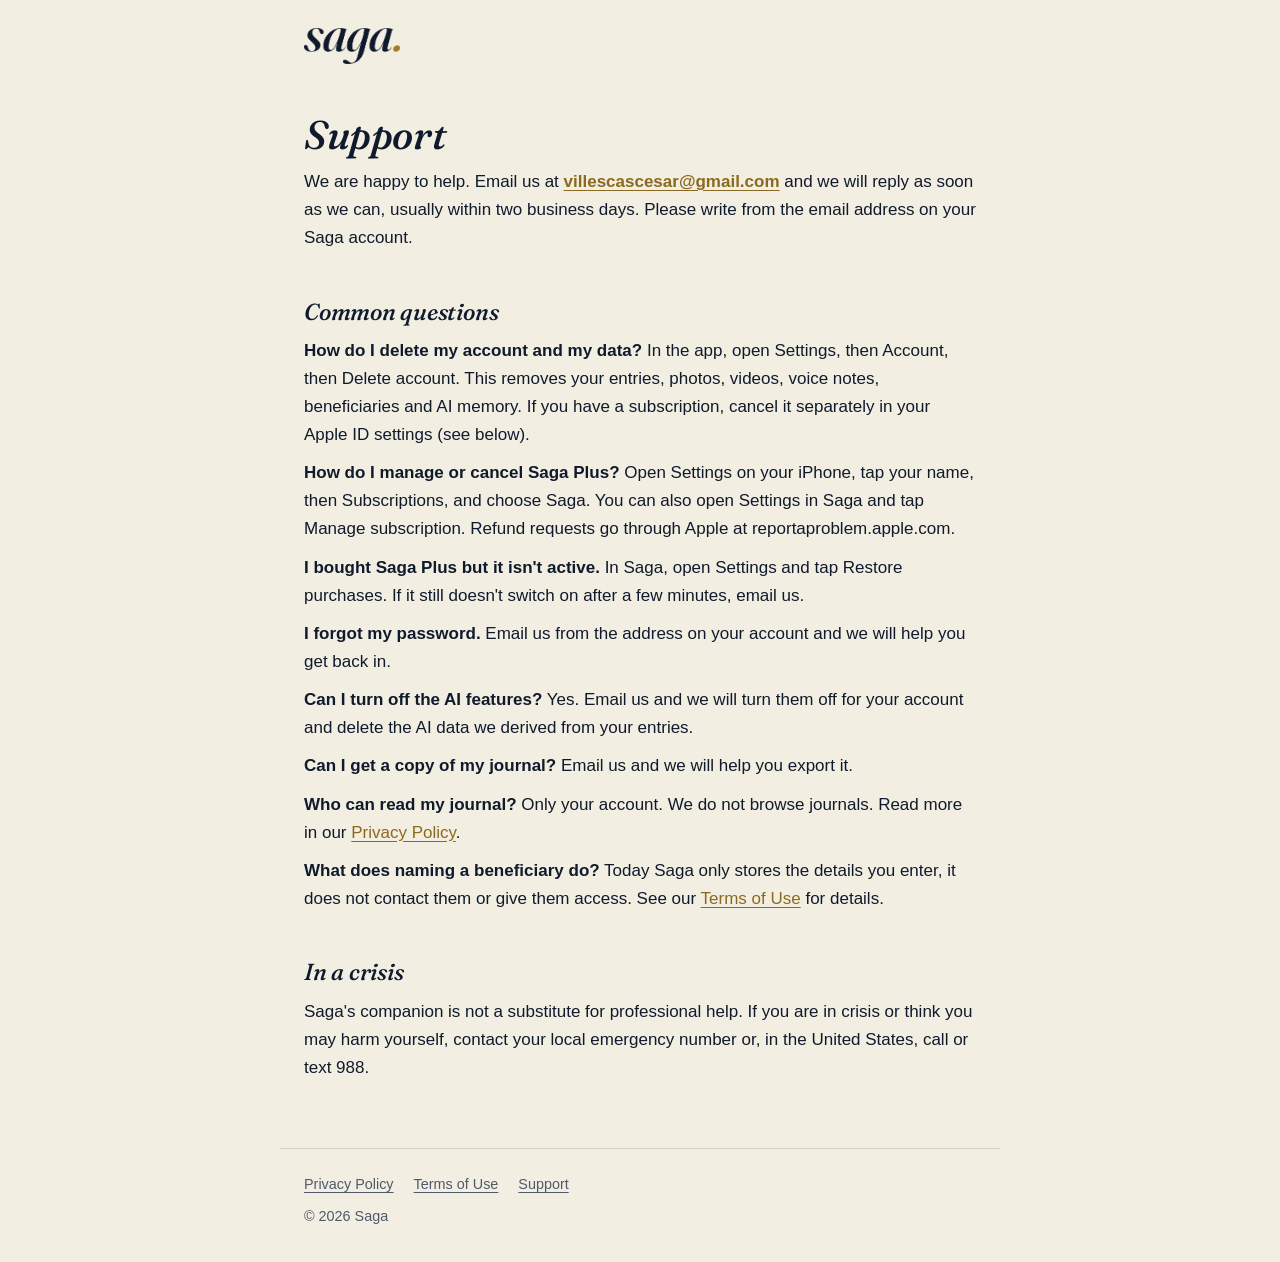
==== support/index.html @ 214b7637 "Add Saga website Co-Authored-By: Claude Sonnet 5.5 <noreply@anthropic.com> Claude-Session: https://c" ====
<!doctype html>
<html lang="en"><head>
<meta charset="utf-8"><meta name="viewport" content="width=device-width, initial-scale=1">
<title>Support - Saga</title><meta name="description" content="Get help with Saga.">
<link rel="icon" href="/favicon.png"><link rel="stylesheet" href="/assets/style.css">
<link rel="preconnect" href="https://fonts.googleapis.com"><link rel="preconnect" href="https://fonts.gstatic.com" crossorigin>
<link href="https://fonts.googleapis.com/css2?family=Fraunces:ital,opsz,wght@1,9..144,500&display=swap" rel="stylesheet">
</head><body>
<header class="top"><a href="/" aria-label="Saga home"><picture><source srcset="/assets/wordmark-on-dark.png" media="(prefers-color-scheme: dark)"><img src="/assets/wordmark-on-light.png" alt="saga." width="96" height="36"></picture></a></header>
<main class="doc"><h1>Support</h1>
<p>We are happy to help. Email us at <strong><a href="mailto:villescascesar@gmail.com">villescascesar@gmail.com</a></strong> and we will reply as soon as we can, usually within two business days. Please write from the email address on your Saga account.</p>
<h2>Common questions</h2>
<p><strong>How do I delete my account and my data?</strong>
In the app, open Settings, then Account, then Delete account. This removes your entries, photos, videos, voice notes, beneficiaries and AI memory. If you have a subscription, cancel it separately in your Apple ID settings (see below).</p>
<p><strong>How do I manage or cancel Saga Plus?</strong>
Open Settings on your iPhone, tap your name, then Subscriptions, and choose Saga. You can also open Settings in Saga and tap Manage subscription. Refund requests go through Apple at reportaproblem.apple.com.</p>
<p><strong>I bought Saga Plus but it isn't active.</strong>
In Saga, open Settings and tap Restore purchases. If it still doesn't switch on after a few minutes, email us.</p>
<p><strong>I forgot my password.</strong>
Email us from the address on your account and we will help you get back in.</p>
<p><strong>Can I turn off the AI features?</strong>
Yes. Email us and we will turn them off for your account and delete the AI data we derived from your entries.</p>
<p><strong>Can I get a copy of my journal?</strong>
Email us and we will help you export it.</p>
<p><strong>Who can read my journal?</strong>
Only your account. We do not browse journals. Read more in our <a href="/privacy/">Privacy Policy</a>.</p>
<p><strong>What does naming a beneficiary do?</strong>
Today Saga only stores the details you enter, it does not contact them or give them access. See our <a href="/terms/">Terms of Use</a> for details.</p>
<h2>In a crisis</h2>
<p>Saga's companion is not a substitute for professional help. If you are in crisis or think you may harm yourself, contact your local emergency number or, in the United States, call or text 988.</p></main>
<footer><nav><a href="/privacy/">Privacy Policy</a><a href="/terms/">Terms of Use</a><a href="/support/">Support</a></nav><p>&copy; 2026 Saga</p></footer>
</body></html>
---- assets/style.css ----
:root{--bg:#F3EEE2;--card:#FFFFFF;--text:#0F1B2D;--sec:#4F5A6B;--accent:#8A6A1F;--line:rgba(15,27,45,.14)}
@media (prefers-color-scheme:dark){:root{--bg:#0A1220;--card:#0F1B2D;--text:#F3EEE2;--sec:#A9B2C0;--accent:#E3C98F;--line:rgba(243,238,226,.16)}}
*{box-sizing:border-box}
html{-webkit-text-size-adjust:100%}
body{margin:0;background:var(--bg);color:var(--text);font:17px/1.65 -apple-system,BlinkMacSystemFont,"Segoe UI",Roboto,Helvetica,Arial,sans-serif}
a{color:var(--accent);text-underline-offset:3px}
.top{max-width:720px;margin:0 auto;padding:28px 24px 0}.top img{display:block;height:auto}
main{max-width:720px;margin:0 auto;padding:24px 24px 56px}
h1,h2{font-family:Fraunces,Georgia,serif;font-style:italic;font-weight:500;letter-spacing:-.01em;line-height:1.15}
h1{font-size:2.5rem;margin:.6em 0 .2em}h2{font-size:1.45rem;margin:2em 0 .5em}
em{color:var(--sec)}p,li{margin:.6em 0}ul{padding-left:1.25em}
mark{background:#FFE8A3;color:#222;padding:0 4px;border-radius:4px}
.hero{text-align:center;padding:72px 0 40px}.hero .big{height:auto;max-width:70%}.hero h1{margin-top:1em}
.lead{font-size:1.2rem;color:var(--sec);max-width:34em;margin:0 auto}
.soon{display:inline-block;margin-top:2em;padding:.5em 1.2em;border:1px solid var(--line);border-radius:999px;color:var(--accent);font-weight:600;font-size:.95rem}
footer{max-width:720px;margin:0 auto;padding:24px;border-top:1px solid var(--line);color:var(--sec);font-size:.9rem}
footer nav{display:flex;gap:20px;flex-wrap:wrap}footer a{color:var(--sec)}
@media (max-width:520px){h1{font-size:2rem}.hero{padding-top:40px}}
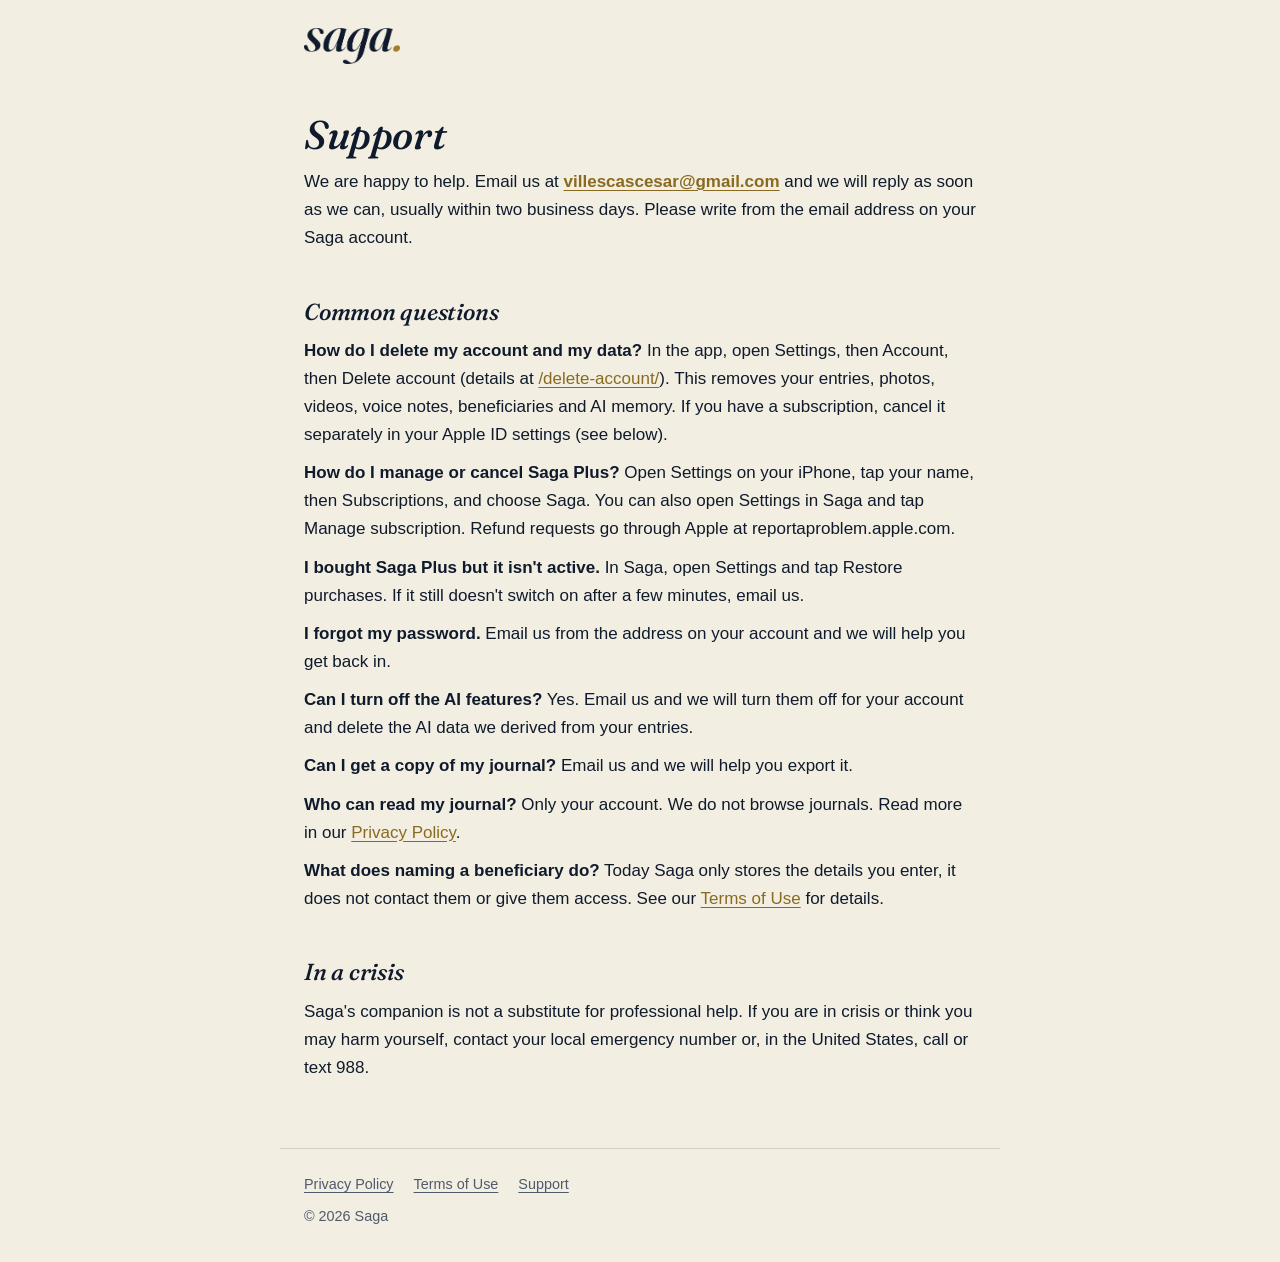
==== commit c83a406b: "Add delete-account page Co-Authored-By: Claude Sonnet 5.5 <noreply@anthropic.com> Claude-Session: ht" ====
--- a/support/index.html
+++ b/support/index.html
@@ -11,7 +11,7 @@
 <p>We are happy to help. Email us at <strong><a href="mailto:villescascesar@gmail.com">villescascesar@gmail.com</a></strong> and we will reply as soon as we can, usually within two business days. Please write from the email address on your Saga account.</p>
 <h2>Common questions</h2>
 <p><strong>How do I delete my account and my data?</strong>
-In the app, open Settings, then Account, then Delete account. This removes your entries, photos, videos, voice notes, beneficiaries and AI memory. If you have a subscription, cancel it separately in your Apple ID settings (see below).</p>
+In the app, open Settings, then Account, then Delete account (details at <a href="/delete-account/">/delete-account/</a>). This removes your entries, photos, videos, voice notes, beneficiaries and AI memory. If you have a subscription, cancel it separately in your Apple ID settings (see below).</p>
 <p><strong>How do I manage or cancel Saga Plus?</strong>
 Open Settings on your iPhone, tap your name, then Subscriptions, and choose Saga. You can also open Settings in Saga and tap Manage subscription. Refund requests go through Apple at reportaproblem.apple.com.</p>
 <p><strong>I bought Saga Plus but it isn't active.</strong>
